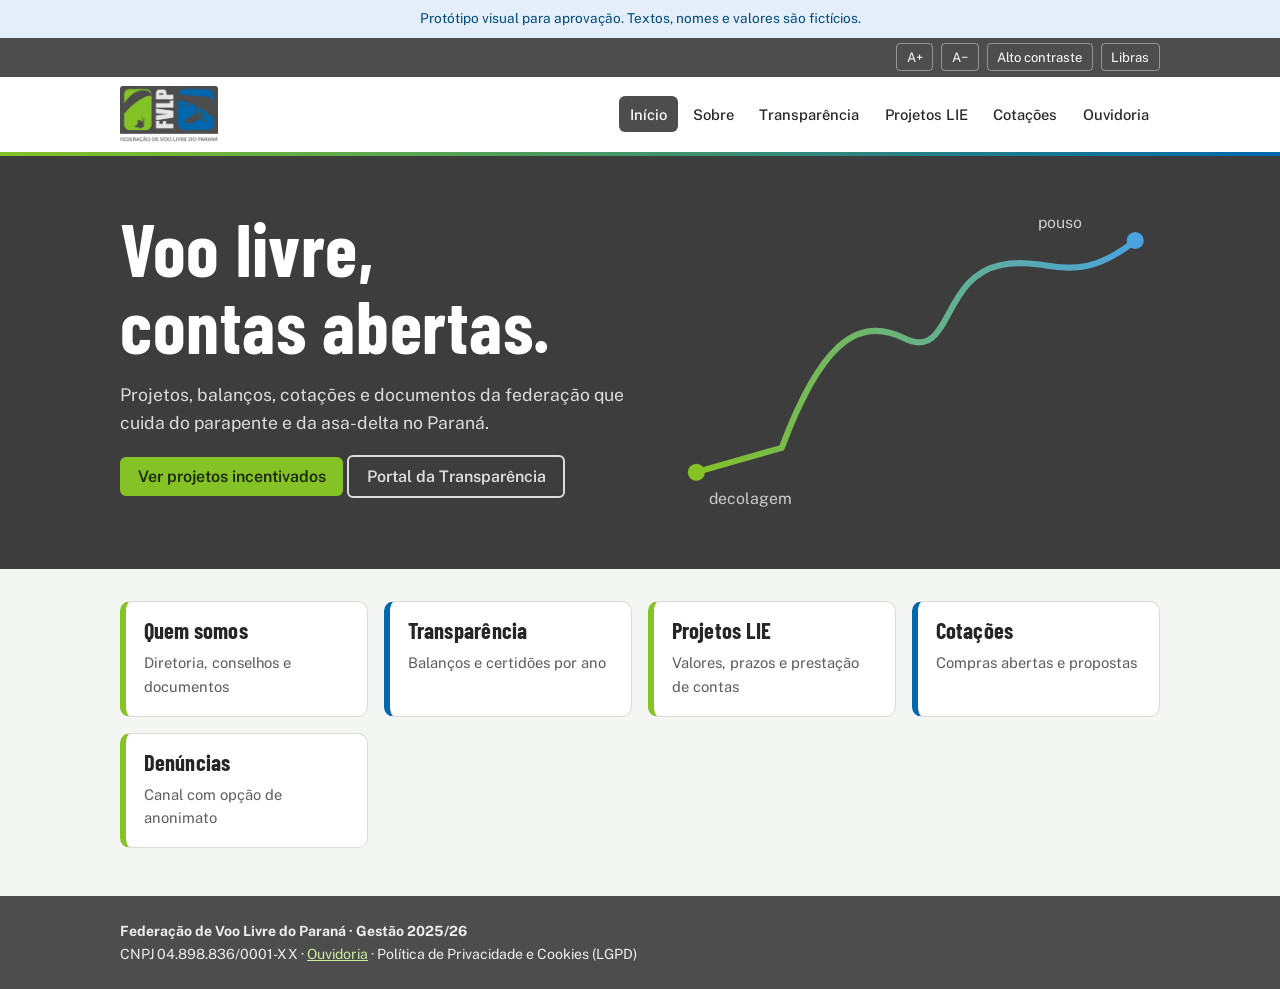
==== index.html @ 6cfb5daa "Add files via upload" ====
<!DOCTYPE html>
<html lang="pt-BR">
<head>
<meta charset="utf-8">
<meta name="viewport" content="width=device-width, initial-scale=1, viewport-fit=cover">
<title>FVLP · Federação de Voo Livre do Paraná (protótipo)</title>
<link rel="preconnect" href="https://fonts.googleapis.com"><link rel="preconnect" href="https://fonts.gstatic.com" crossorigin>
<link href="https://fonts.googleapis.com/css2?family=Barlow+Condensed:wght@600;700&family=Public+Sans:wght@400;500;600&display=swap" rel="stylesheet">
<style>
:root{--g:#84C225;--gd:#4D7F0A;--b:#0068AD;--bd:#0068AD;--gr:#4D4D4D;--bg:#F4F6F3;--sf:#fff;--tx:#262626;--mu:#5c5c5c;--ln:#d9ddd5;--hero:#3d3d3d;--ok:#e6f2cf;--okt:#355a05;--wn:#e3eefa;--wnt:#00497a;--cl:#ececec;
box-sizing:border-box;padding-top:env(safe-area-inset-top,0px);padding-bottom:env(safe-area-inset-bottom,0px)}
@media (prefers-color-scheme:dark){:root:not([data-theme="light"]){--gd:#9bd53f;--bd:#5aaee6;--bg:#1d1f1c;--sf:#292b27;--tx:#ececec;--mu:#aaa;--ln:#41443d;--hero:#141513;--ok:#2c3d12;--okt:#c3e68a;--wn:#12304a;--wnt:#a9d4f5;--cl:#383a35}}
:root[data-theme="dark"]{--gd:#9bd53f;--bd:#5aaee6;--bg:#1d1f1c;--sf:#292b27;--tx:#ececec;--mu:#aaa;--ln:#41443d;--hero:#141513;--ok:#2c3d12;--okt:#c3e68a;--wn:#12304a;--wnt:#a9d4f5;--cl:#383a35}
html{font-size:100%;height:100%}
*{box-sizing:border-box}
body{margin:0;background:var(--bg);color:var(--tx);font:1rem/1.6 'Public Sans',system-ui,sans-serif}
h1,h2,h3{font-family:'Barlow Condensed',sans-serif;line-height:1.05;margin:0 0 .5rem;letter-spacing:.01em}
h1{font-size:clamp(2.6rem,7vw,4.6rem)}h2{font-size:2.1rem}h3{font-size:1.4rem}
a{color:var(--bd)}p{max-width:68ch}
:focus-visible{outline:3px solid var(--b);outline-offset:2px}
.w{max-width:1080px;margin:0 auto;padding:0 1.25rem}
.top{background:var(--gr);color:#fff;font-size:.82rem}.top .w{display:flex;gap:.5rem;justify-content:flex-end;flex-wrap:wrap;padding-top:.35rem;padding-bottom:.35rem}
.top button{background:none;border:1px solid #ffffff66;color:#fff;border-radius:4px;padding:.15rem .6rem;cursor:pointer;font:inherit}
.top button:hover{background:#ffffff22}
header.h{background:var(--sf);border-bottom:4px solid;border-image:linear-gradient(90deg,var(--g),var(--b)) 1;position:sticky;top:0;z-index:5}
header .w{display:flex;align-items:center;gap:1rem;flex-wrap:wrap;padding-top:.6rem;padding-bottom:.6rem}
.brand{display:flex;align-items:center;gap:.7rem;text-decoration:none;color:var(--tx);margin-right:auto}
.brand b{font:700 1.15rem/1 'Barlow Condensed';display:block}.brand small{color:var(--mu);font-size:.72rem}
nav{display:flex;gap:.2rem;flex-wrap:wrap}
nav a{padding:.4rem .7rem;border-radius:6px;text-decoration:none;color:var(--tx);font-weight:500;font-size:.92rem}
nav a:hover{background:var(--cl)}nav a[aria-current=page]{background:var(--gr);color:#fff}
.hero{background:var(--hero);color:#fff;overflow:hidden}
.hero .w{display:grid;grid-template-columns:1.1fr 1fr;gap:1rem;align-items:center;padding-top:3rem;padding-bottom:3rem}
.hero p{color:#dcdcdc;font-size:1.1rem}
.hero svg{width:100%;height:auto}
@media(max-width:760px){.hero .w{grid-template-columns:1fr}}
.btn{display:inline-block;background:var(--g);color:#1d2b05;font-weight:600;border:0;border-radius:6px;padding:.65rem 1.1rem;text-decoration:none;cursor:pointer;font:600 1rem 'Public Sans'}
.btn.s{background:none;color:inherit;border:2px solid currentColor}
main{padding:2rem 0 3rem;min-height:60vh}
.pg{display:none}.pg.on{display:block}
.grid{display:grid;grid-template-columns:repeat(auto-fit,minmax(230px,1fr));gap:1rem}
.card{background:var(--sf);border:1px solid var(--ln);border-radius:10px;padding:1.1rem}
.tile{display:block;text-decoration:none;color:var(--tx);border-left:6px solid var(--g)}
.tile:nth-child(even){border-left-color:var(--b)}.tile:hover{background:var(--cl)}
.tile p{color:var(--mu);margin:.2rem 0 0;font-size:.92rem}
.tag{display:inline-block;font-size:.78rem;font-weight:600;padding:.1rem .55rem;border-radius:99px;background:var(--cl)}
.tag.ok{background:var(--ok);color:var(--okt)}.tag.wn{background:var(--wn);color:var(--wnt)}
.row{display:flex;align-items:center;gap:.8rem;justify-content:space-between;padding:.7rem 0;border-bottom:1px solid var(--ln);flex-wrap:wrap}
.row:last-child{border:0}.row small{color:var(--mu)}
label{display:block;font-weight:600;margin:.8rem 0 .25rem;font-size:.92rem}
input,select,textarea{width:100%;max-width:520px;padding:.6rem;border:1px solid var(--mu);border-radius:6px;background:var(--sf);color:var(--tx);font:inherit}
.bar{height:12px;background:var(--cl);border-radius:6px;overflow:hidden;margin:.4rem 0}.bar i{display:block;height:100%;background:linear-gradient(90deg,var(--g),var(--b))}
.f{display:flex;gap:.5rem;flex-wrap:wrap;align-items:center;margin:0 0 1rem}
.f button{border:1px solid var(--mu);background:var(--sf);color:var(--tx);border-radius:99px;padding:.3rem .9rem;cursor:pointer;font:inherit;font-size:.9rem}
.f button[aria-pressed=true]{background:var(--gr);color:#fff;border-color:var(--gr)}
.scroll{overflow-x:auto}table{border-collapse:collapse;width:100%;min-width:480px}th,td{text-align:left;padding:.5rem;border-bottom:1px solid var(--ln)}
.lg{display:flex;gap:.8rem;flex-wrap:wrap}.lg span{width:120px;height:56px;border:2px dashed var(--mu);border-radius:8px;display:grid;place-items:center;color:var(--mu);font-size:.8rem}
.note{background:var(--wn);color:var(--wnt);padding:.5rem 1rem;font-size:.85rem;text-align:center}
footer{background:var(--gr);color:#eee;padding:1.5rem 0;font-size:.88rem}footer a{color:#cfe9a0}
</style>
</head>
<body>
<div class="note">Protótipo visual para aprovação. Textos, nomes e valores são fictícios.</div>
<div class="top"><div class="w">
<button onclick="fs(1)" aria-label="Aumentar fonte">A+</button><button onclick="fs(-1)" aria-label="Diminuir fonte">A−</button>
<button onclick="ct()">Alto contraste</button><button onclick="alert('No site final: widget VLibras (tradutor para Libras).')">Libras</button></div></div>
<header class="h"><div class="w">
<a class="brand" href="#home" aria-label="FVLP – Federação de Voo Livre do Paraná, início"><img src="[data-uri]" alt="FVLP – Federação de Voo Livre do Paraná" style="height:56px;width:auto;display:block;border-radius:3px"></a>
<nav aria-label="Principal" id="nav"></nav></div></header>

<main><div class="w">

<section class="pg" id="home" style="margin-top:-2rem">
</section>

<section class="pg" id="sobre"><h1>Sobre a federação</h1>
<p>Entidade que organiza, representa e desenvolve o parapente e a asa-delta no Paraná. Aqui entram histórico, missão, visão e valores, e as filiações à CBVL e à FAI/CIVL.</p>
<h2 style="margin-top:2rem">Diretoria e conselhos</h2>
<div class="grid" id="dir"></div>
<div class="card" style="margin-top:1rem;border-left:6px solid var(--b)"><h3>Participação de atletas</h3><p>Seção exigida pelo Art. 18-A: comprovação da participação de atletas nos colegiados e na comissão de atletas.</p></div>
<h2 style="margin-top:2rem">Documentos institucionais</h2>
<div class="card" id="docs-i"></div></section>

<section class="pg" id="transparencia"><h1>Portal da Transparência</h1>
<div class="f" id="anos" role="group" aria-label="Exercício"></div>
<div class="grid"><div class="card"><h3>Demonstrações contábeis</h3><div id="dem"></div></div>
<div class="card"><h3>Certidões e regularidade</h3><div id="cert"></div></div></div>
<div class="card" style="margin-top:1rem"><h3>Remuneração de dirigentes</h3><div class="row"><span>Política e tabela de remuneração</span><a class="btn s" style="color:var(--tx)" href="#transparencia">PDF</a></div></div></section>

<section class="pg" id="projetos"><div id="plist"><h1>Projetos incentivados</h1>
<p>Projetos aprovados na Lei de Incentivo ao Esporte, com valores, prazos e documentos.</p>
<div class="f" id="fs" role="group" aria-label="Filtrar por status"></div><div class="grid" id="pgrid"></div></div>
<div id="pfic" hidden></div></section>

<section class="pg" id="cotacoes"><h1>Compras e cotações</h1>
<div class="card"><div class="row"><span>Regulamento de compras, aquisições e contratação de serviços</span><a class="btn s" style="color:var(--tx)" href="#cotacoes">PDF</a></div></div>
<h2 style="margin-top:2rem">Cotações abertas</h2><div class="card" id="cabertas"></div>
<h2 style="margin-top:2rem">Enviar proposta</h2>
<form class="card" onsubmit="event.preventDefault();alert('Proposta enviada (simulação).')"><label for="c1">Cotação</label><select id="c1"><option>COT-014 · Arbitragem e apuração</option><option>COT-015 · Resgate e coordenação de rampa</option></select>
<label for="c2">Empresa ou prestador</label><input id="c2" required><label for="c3">E-mail</label><input id="c3" type="email" required><label for="c4">Proposta (PDF)</label><input id="c4" type="file" accept=".pdf"><p><button class="btn" type="submit">Enviar proposta</button></p></form>
<h2 style="margin-top:2rem">Cotações encerradas</h2><div class="card scroll"><table><tr><th>Cotação</th><th>Propostas</th><th>Vencedor</th><th>Valor</th></tr><tr><td>COT-011 · Premiação</td><td>3</td><td>Troféus Sul</td><td>R$ 4.200</td></tr><tr><td>COT-012 · Camisetas</td><td>4</td><td>Estampa Norte</td><td>R$ 6.800</td></tr></table></div></section>

<section class="pg" id="ouvidoria"><h1>Ouvidoria e denúncias</h1>
<div class="grid"><form class="card" onsubmit="event.preventDefault();alert('Mensagem enviada (simulação).')"><h3>Fale conosco</h3><label for="o1">Nome</label><input id="o1" required><label for="o2">E-mail</label><input id="o2" type="email" required><label for="o3">Mensagem</label><textarea id="o3" rows="4" required></textarea><p><button class="btn" type="submit">Enviar mensagem</button></p></form>
<form class="card" style="border-top:6px solid var(--b)" onsubmit="event.preventDefault();alert('Denúncia registrada. Protocolo: FVLP-0001 (simulação).')"><h3>Canal de denúncias</h3>
<label><input type="checkbox" id="an" style="width:auto" onchange="document.getElementById('id').hidden=this.checked"> Quero denunciar de forma anônima</label>
<div id="id"><label for="d1">Nome</label><input id="d1"><label for="d2">E-mail</label><input id="d2" type="email"></div>
<label for="d3">Descreva o fato</label><textarea id="d3" rows="4" required></textarea><p><button class="btn" type="submit">Registrar denúncia</button></p></form></div></section>

</div></main>
<footer><div class="w"><b>Federação de Voo Livre do Paraná · Gestão 2025/26</b><br>CNPJ 04.898.836/0001-XX · <a href="#ouvidoria">Ouvidoria</a> · Política de Privacidade e Cookies (LGPD)</div></footer>

<script>
const $=id=>document.getElementById(id);
const pages=[['home','Início'],['sobre','Sobre'],['transparencia','Transparência'],['projetos','Projetos LIE'],['cotacoes','Cotações'],['ouvidoria','Ouvidoria']];
$('nav').innerHTML=pages.map(p=>`<a href="#${p[0]}" data-p="${p[0]}">${p[1]}</a>`).join('');
const P=[
{id:1,n:'Escola de Formação em Parapente',s:'Em captação',a:2026,m:'Formação',proc:'Nº 0000/2026',tot:180000,cap:72000,loc:'Rampa de Pico Agudo, Paraná',pub:'Jovens de 12 a 25 anos',v:'Captação até 12/2026 · Execução 2027'},
{id:2,n:'Campeonato Paranaense de Asa-Delta',s:'Em execução',a:2026,m:'Excelência',proc:'Nº 0000/2025',tot:240000,cap:240000,loc:'Rampa de Lapa e Piraquara',pub:'Atletas federados',v:'Execução 03/2026 a 11/2026'},
{id:3,n:'Circuito Paranaense de Parapente 2025',s:'Concluído',a:2025,m:'Rendimento',proc:'Nº 0000/2024',tot:150000,cap:150000,loc:'Cinco etapas no estado',pub:'Atletas e comunidade',v:'Execução 2025'}];
const brl=v=>v.toLocaleString('pt-BR',{style:'currency',currency:'BRL',maximumFractionDigits:0});
const tg=s=>s=='Concluído'?'':s=='Em execução'?'ok':'wn';
let st='Todos';
function pl(){ $('fs').innerHTML=['Todos','Em captação','Em execução','Concluído'].map(x=>`<button aria-pressed="${x==st}" onclick="st='${x}';pl()">${x}</button>`).join('');
$('pgrid').innerHTML=P.filter(p=>st=='Todos'||p.s==st).map(p=>`<a class="card tile" href="#projeto-${p.id}"><span class="tag ${tg(p.s)}">${p.s}</span> <span class="tag">${p.a}</span><h3 style="margin-top:.5rem">${p.n}</h3><p>${brl(p.cap)} captados de ${brl(p.tot)}</p><div class="bar"><i style="width:${p.cap/p.tot*100}%"></i></div></a>`).join('')}
function fic(id){const p=P.find(x=>x.id==id);$('pfic').innerHTML=`<p><a href="#projetos">← Todos os projetos</a></p><h1>${p.n}</h1><span class="tag ${tg(p.s)}">${p.s}</span> <span class="tag">${p.m}</span> <span class="tag">${p.proc}</span>
<div class="grid" style="margin-top:1rem"><div class="card"><h3>Objeto</h3><p>Descrição das atividades, local (${p.loc}) e público (${p.pub}).</p><h3>Vigência</h3><p>${p.v}</p></div>
<div class="card"><h3>Dados financeiros</h3><div class="row"><span>Aprovado</span><b>${brl(p.tot)}</b></div><div class="row"><span>Captado</span><b>${brl(p.cap)}</b></div><div class="row"><span>Saldo a captar</span><b>${brl(p.tot-p.cap)}</b></div><div class="bar"><i style="width:${p.cap/p.tot*100}%"></i></div></div></div>
<div class="card" style="margin-top:1rem"><h3>Documentos do projeto</h3>${['Plano de trabalho aprovado','Termo de compromisso e publicação no DOU','Relatórios parciais e finais','Prestação de contas simplificada'].map(d=>`<div class="row"><span>${d}</span><small>PDF pesquisável</small></div>`).join('')}</div>
<div class="card" style="margin-top:1rem"><h3>Patrocinadores e doadores</h3><p>Espaço para as marcas, com a régua oficial do Ministério do Esporte.</p><div class="lg"><span>Logo</span><span>Logo</span><span>Logo</span><span>Régua MESP</span></div></div>`}
const doc=(t,y)=>`<div class="row"><span>${t}${y?' '+y:''}</span><small>PDF pesquisável</small></div>`;
$('docs-i').innerHTML=['Estatuto social registrado em cartório','Atas de eleição e posse','Certidão de registro cadastral do Ministério do Esporte','Regimento interno e código de ética','Política de integridade e compliance'].map(t=>doc(t)).join('');
$('dir').innerHTML=['Presidente','Vice-presidente','Diretor financeiro','Diretor técnico','Conselho fiscal','Conselho disciplinar'].map((c,i)=>`<div class="card" style="border-top:5px solid var(${i%2?'--b':'--g'})"><small>${c}</small><h3>Nome Sobrenome</h3></div>`).join('');
let ano=2025;
function tr(){$('anos').innerHTML=[2025,2024,2023].map(a=>`<button aria-pressed="${a==ano}" onclick="ano=${a};tr()">${a}</button>`).join('');
$('dem').innerHTML=['Balanço patrimonial','Demonstração do resultado (DRE)','Parecer do Conselho Fiscal','Ata da Assembleia de aprovação'].map(t=>doc(t,ano)).join('');
$('cert').innerHTML=[['Certidão negativa federal (PGFN)','2026-12'],['Certificado de regularidade do FGTS','2026-11'],['Certidão negativa trabalhista (CNDT)','2027-03']].map(c=>`<div class="row"><span>${c[0]}</span><span class="tag ok">Válida até ${c[1].split('-').reverse().join('/')}</span></div>`).join('')}
$('cabertas').innerHTML=[['COT-014','Arbitragem e apuração','30/10'],['COT-015','Resgate e coordenação de rampa','05/11']].map(c=>`<div class="row"><span><b>${c[0]}</b> · ${c[1]}<br><small>Termo de referência em PDF</small></span><span class="tag wn">Prazo ${c[2]}</span></div>`).join('');
$('home').innerHTML=`<div class="hero" style="margin:0 calc(50% - 50vw);width:100vw;margin-bottom:2rem"><div class="w"><div><h1>Voo livre,<br>contas abertas.</h1><p>Projetos, balanços, cotações e documentos da federação que cuida do parapente e da asa-delta no Paraná.</p><p><a class="btn" href="#projetos">Ver projetos incentivados</a> <a class="btn s" href="#transparencia">Portal da Transparência</a></p></div>
<svg viewBox="0 0 400 260" role="img" aria-label="Trajeto de um voo, do verde ao azul"><defs><linearGradient id="gr" x1="0" x2="1"><stop offset="0" stop-color="#84C225"/><stop offset="1" stop-color="#4aa3e0"/></linearGradient></defs>
<path d="M20 220 L90 200 C120 120 150 90 190 110 C230 130 220 60 270 50 C310 42 330 70 380 30" fill="none" stroke="url(#gr)" stroke-width="5" stroke-linecap="round" stroke-linejoin="round"/><circle cx="20" cy="220" r="7" fill="#84C225"/><circle cx="380" cy="30" r="7" fill="#4aa3e0"/><text x="30" y="246" fill="#ccc" font-size="13">decolagem</text><text x="300" y="20" fill="#ccc" font-size="13">pouso</text></svg></div></div>
<div class="grid">${[['sobre','Quem somos','Diretoria, conselhos e documentos'],['transparencia','Transparência','Balanços e certidões por ano'],['projetos','Projetos LIE','Valores, prazos e prestação de contas'],['cotacoes','Cotações','Compras abertas e propostas'],['ouvidoria','Denúncias','Canal com opção de anonimato']].map(t=>`<a class="card tile" href="#${t[0]}"><h3>${t[1]}</h3><p>${t[2]}</p></a>`).join('')}</div>`;
function route(){const h=(location.hash||'#home').slice(1);const fp=h.startsWith('projeto-');const k=fp?'projetos':(pages.some(p=>p[0]==h)?h:'home');
document.querySelectorAll('.pg').forEach(e=>e.classList.toggle('on',e.id==k));
document.querySelectorAll('#nav a').forEach(a=>a.toggleAttribute('aria-current',a.dataset.p==k)||a.removeAttribute('aria-current'));
document.querySelectorAll('#nav a').forEach(a=>{if(a.dataset.p==k)a.setAttribute('aria-current','page')});
$('plist').hidden=fp;$('pfic').hidden=!fp;if(fp)fic(h.split('-')[1]);window.scrollTo(0,0)}
let z=100;function fs(d){z=Math.min(140,Math.max(85,z+d*10));document.documentElement.style.fontSize=z+'%'}
function ct(){const r=document.documentElement,d=matchMedia('(prefers-color-scheme:dark)').matches;const cur=r.dataset.theme||(d?'dark':'light');r.dataset.theme=cur=='dark'?'light':'dark'}
addEventListener('hashchange',route);pl();tr();route();
</script>
</body></html>
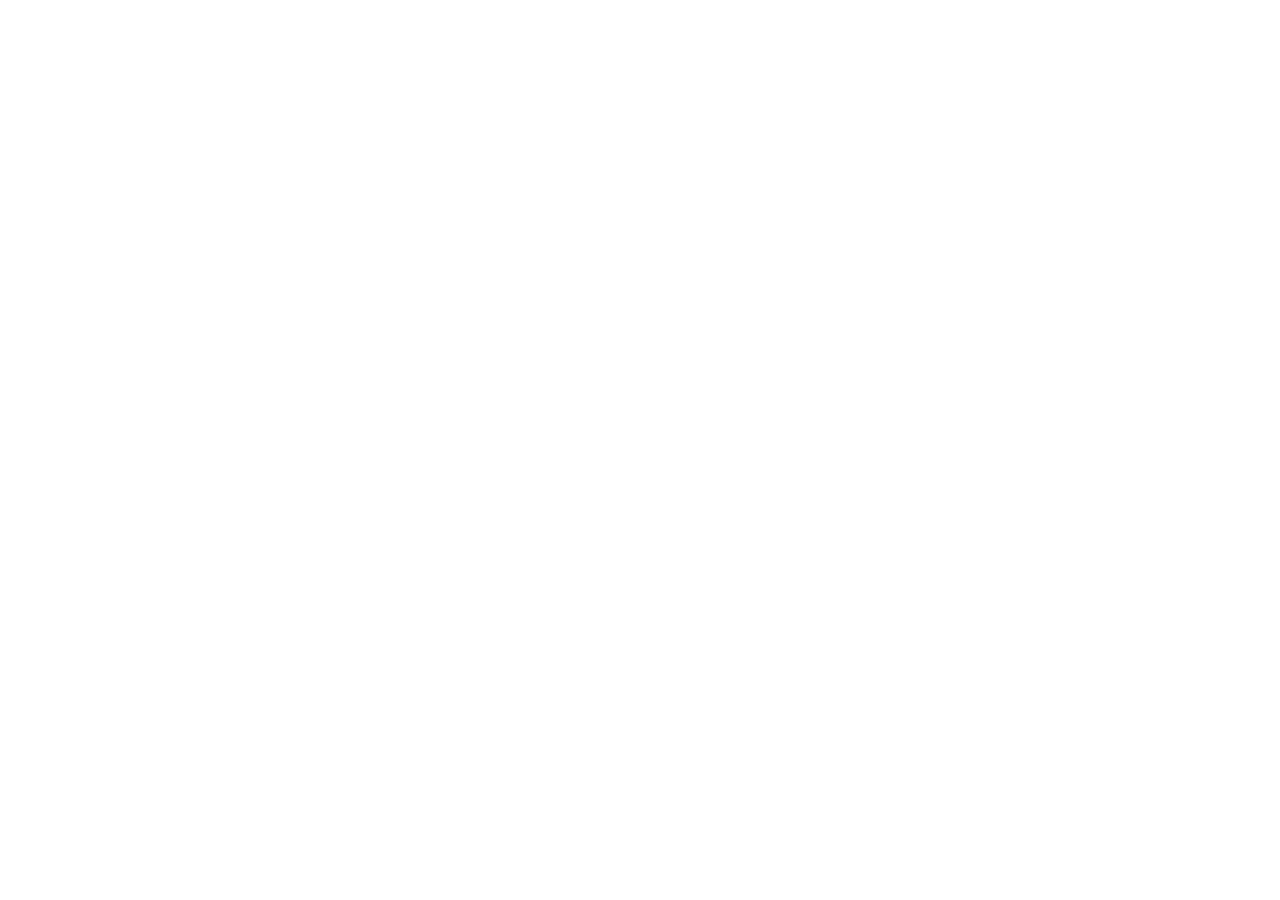
==== commit 76264efe: "Add files via upload" ====
--- a/index.html
+++ b/index.html
@@ -3,150 +3,17 @@
 <head>
 <meta charset="utf-8">
 <meta name="viewport" content="width=device-width, initial-scale=1, viewport-fit=cover">
-<title>FVLP · Federação de Voo Livre do Paraná (protótipo)</title>
+<title>FVLP · Federação de Voo Livre do Paraná</title>
+<meta name="description" content="Site oficial da Federação de Voo Livre do Paraná: transparência, projetos incentivados, cotações e ouvidoria.">
+<meta property="og:title" content="FVLP · Federação de Voo Livre do Paraná"><meta property="og:description" content="Site oficial da Federação de Voo Livre do Paraná: transparência, projetos incentivados, cotações e ouvidoria."><meta property="og:type" content="website"><meta property="og:image" content="https://fvlp.com.br/assets/img/logo-fvlp.jpg">
+<link rel="icon" href="data:image/svg+xml,%3Csvg xmlns=%27http://www.w3.org/2000/svg%27 viewBox=%270 0 100 100%27%3E%3Ctext y=%27.9em%27 font-size=%2790%27%3E%F0%9F%AA%82%3C/text%3E%3C/svg%3E">
 <link rel="preconnect" href="https://fonts.googleapis.com"><link rel="preconnect" href="https://fonts.gstatic.com" crossorigin>
 <link href="https://fonts.googleapis.com/css2?family=Barlow+Condensed:wght@600;700&family=Public+Sans:wght@400;500;600&display=swap" rel="stylesheet">
-<style>
-:root{--g:#84C225;--gd:#4D7F0A;--b:#0068AD;--bd:#0068AD;--gr:#4D4D4D;--bg:#F4F6F3;--sf:#fff;--tx:#262626;--mu:#5c5c5c;--ln:#d9ddd5;--hero:#3d3d3d;--ok:#e6f2cf;--okt:#355a05;--wn:#e3eefa;--wnt:#00497a;--cl:#ececec;
-box-sizing:border-box;padding-top:env(safe-area-inset-top,0px);padding-bottom:env(safe-area-inset-bottom,0px)}
-@media (prefers-color-scheme:dark){:root:not([data-theme="light"]){--gd:#9bd53f;--bd:#5aaee6;--bg:#1d1f1c;--sf:#292b27;--tx:#ececec;--mu:#aaa;--ln:#41443d;--hero:#141513;--ok:#2c3d12;--okt:#c3e68a;--wn:#12304a;--wnt:#a9d4f5;--cl:#383a35}}
-:root[data-theme="dark"]{--gd:#9bd53f;--bd:#5aaee6;--bg:#1d1f1c;--sf:#292b27;--tx:#ececec;--mu:#aaa;--ln:#41443d;--hero:#141513;--ok:#2c3d12;--okt:#c3e68a;--wn:#12304a;--wnt:#a9d4f5;--cl:#383a35}
-html{font-size:100%;height:100%}
-*{box-sizing:border-box}
-body{margin:0;background:var(--bg);color:var(--tx);font:1rem/1.6 'Public Sans',system-ui,sans-serif}
-h1,h2,h3{font-family:'Barlow Condensed',sans-serif;line-height:1.05;margin:0 0 .5rem;letter-spacing:.01em}
-h1{font-size:clamp(2.6rem,7vw,4.6rem)}h2{font-size:2.1rem}h3{font-size:1.4rem}
-a{color:var(--bd)}p{max-width:68ch}
-:focus-visible{outline:3px solid var(--b);outline-offset:2px}
-.w{max-width:1080px;margin:0 auto;padding:0 1.25rem}
-.top{background:var(--gr);color:#fff;font-size:.82rem}.top .w{display:flex;gap:.5rem;justify-content:flex-end;flex-wrap:wrap;padding-top:.35rem;padding-bottom:.35rem}
-.top button{background:none;border:1px solid #ffffff66;color:#fff;border-radius:4px;padding:.15rem .6rem;cursor:pointer;font:inherit}
-.top button:hover{background:#ffffff22}
-header.h{background:var(--sf);border-bottom:4px solid;border-image:linear-gradient(90deg,var(--g),var(--b)) 1;position:sticky;top:0;z-index:5}
-header .w{display:flex;align-items:center;gap:1rem;flex-wrap:wrap;padding-top:.6rem;padding-bottom:.6rem}
-.brand{display:flex;align-items:center;gap:.7rem;text-decoration:none;color:var(--tx);margin-right:auto}
-.brand b{font:700 1.15rem/1 'Barlow Condensed';display:block}.brand small{color:var(--mu);font-size:.72rem}
-nav{display:flex;gap:.2rem;flex-wrap:wrap}
-nav a{padding:.4rem .7rem;border-radius:6px;text-decoration:none;color:var(--tx);font-weight:500;font-size:.92rem}
-nav a:hover{background:var(--cl)}nav a[aria-current=page]{background:var(--gr);color:#fff}
-.hero{background:var(--hero);color:#fff;overflow:hidden}
-.hero .w{display:grid;grid-template-columns:1.1fr 1fr;gap:1rem;align-items:center;padding-top:3rem;padding-bottom:3rem}
-.hero p{color:#dcdcdc;font-size:1.1rem}
-.hero svg{width:100%;height:auto}
-@media(max-width:760px){.hero .w{grid-template-columns:1fr}}
-.btn{display:inline-block;background:var(--g);color:#1d2b05;font-weight:600;border:0;border-radius:6px;padding:.65rem 1.1rem;text-decoration:none;cursor:pointer;font:600 1rem 'Public Sans'}
-.btn.s{background:none;color:inherit;border:2px solid currentColor}
-main{padding:2rem 0 3rem;min-height:60vh}
-.pg{display:none}.pg.on{display:block}
-.grid{display:grid;grid-template-columns:repeat(auto-fit,minmax(230px,1fr));gap:1rem}
-.card{background:var(--sf);border:1px solid var(--ln);border-radius:10px;padding:1.1rem}
-.tile{display:block;text-decoration:none;color:var(--tx);border-left:6px solid var(--g)}
-.tile:nth-child(even){border-left-color:var(--b)}.tile:hover{background:var(--cl)}
-.tile p{color:var(--mu);margin:.2rem 0 0;font-size:.92rem}
-.tag{display:inline-block;font-size:.78rem;font-weight:600;padding:.1rem .55rem;border-radius:99px;background:var(--cl)}
-.tag.ok{background:var(--ok);color:var(--okt)}.tag.wn{background:var(--wn);color:var(--wnt)}
-.row{display:flex;align-items:center;gap:.8rem;justify-content:space-between;padding:.7rem 0;border-bottom:1px solid var(--ln);flex-wrap:wrap}
-.row:last-child{border:0}.row small{color:var(--mu)}
-label{display:block;font-weight:600;margin:.8rem 0 .25rem;font-size:.92rem}
-input,select,textarea{width:100%;max-width:520px;padding:.6rem;border:1px solid var(--mu);border-radius:6px;background:var(--sf);color:var(--tx);font:inherit}
-.bar{height:12px;background:var(--cl);border-radius:6px;overflow:hidden;margin:.4rem 0}.bar i{display:block;height:100%;background:linear-gradient(90deg,var(--g),var(--b))}
-.f{display:flex;gap:.5rem;flex-wrap:wrap;align-items:center;margin:0 0 1rem}
-.f button{border:1px solid var(--mu);background:var(--sf);color:var(--tx);border-radius:99px;padding:.3rem .9rem;cursor:pointer;font:inherit;font-size:.9rem}
-.f button[aria-pressed=true]{background:var(--gr);color:#fff;border-color:var(--gr)}
-.scroll{overflow-x:auto}table{border-collapse:collapse;width:100%;min-width:480px}th,td{text-align:left;padding:.5rem;border-bottom:1px solid var(--ln)}
-.lg{display:flex;gap:.8rem;flex-wrap:wrap}.lg span{width:120px;height:56px;border:2px dashed var(--mu);border-radius:8px;display:grid;place-items:center;color:var(--mu);font-size:.8rem}
-.note{background:var(--wn);color:var(--wnt);padding:.5rem 1rem;font-size:.85rem;text-align:center}
-footer{background:var(--gr);color:#eee;padding:1.5rem 0;font-size:.88rem}footer a{color:#cfe9a0}
-</style>
+<link rel="stylesheet" href="/assets/css/style.css">
 </head>
-<body>
-<div class="note">Protótipo visual para aprovação. Textos, nomes e valores são fictícios.</div>
-<div class="top"><div class="w">
-<button onclick="fs(1)" aria-label="Aumentar fonte">A+</button><button onclick="fs(-1)" aria-label="Diminuir fonte">A−</button>
-<button onclick="ct()">Alto contraste</button><button onclick="alert('No site final: widget VLibras (tradutor para Libras).')">Libras</button></div></div>
-<header class="h"><div class="w">
-<a class="brand" href="#home" aria-label="FVLP – Federação de Voo Livre do Paraná, início"><img src="[data-uri]" alt="FVLP – Federação de Voo Livre do Paraná" style="height:56px;width:auto;display:block;border-radius:3px"></a>
-<nav aria-label="Principal" id="nav"></nav></div></header>
-
-<main><div class="w">
-
-<section class="pg" id="home" style="margin-top:-2rem">
-</section>
-
-<section class="pg" id="sobre"><h1>Sobre a federação</h1>
-<p>Entidade que organiza, representa e desenvolve o parapente e a asa-delta no Paraná. Aqui entram histórico, missão, visão e valores, e as filiações à CBVL e à FAI/CIVL.</p>
-<h2 style="margin-top:2rem">Diretoria e conselhos</h2>
-<div class="grid" id="dir"></div>
-<div class="card" style="margin-top:1rem;border-left:6px solid var(--b)"><h3>Participação de atletas</h3><p>Seção exigida pelo Art. 18-A: comprovação da participação de atletas nos colegiados e na comissão de atletas.</p></div>
-<h2 style="margin-top:2rem">Documentos institucionais</h2>
-<div class="card" id="docs-i"></div></section>
-
-<section class="pg" id="transparencia"><h1>Portal da Transparência</h1>
-<div class="f" id="anos" role="group" aria-label="Exercício"></div>
-<div class="grid"><div class="card"><h3>Demonstrações contábeis</h3><div id="dem"></div></div>
-<div class="card"><h3>Certidões e regularidade</h3><div id="cert"></div></div></div>
-<div class="card" style="margin-top:1rem"><h3>Remuneração de dirigentes</h3><div class="row"><span>Política e tabela de remuneração</span><a class="btn s" style="color:var(--tx)" href="#transparencia">PDF</a></div></div></section>
-
-<section class="pg" id="projetos"><div id="plist"><h1>Projetos incentivados</h1>
-<p>Projetos aprovados na Lei de Incentivo ao Esporte, com valores, prazos e documentos.</p>
-<div class="f" id="fs" role="group" aria-label="Filtrar por status"></div><div class="grid" id="pgrid"></div></div>
-<div id="pfic" hidden></div></section>
-
-<section class="pg" id="cotacoes"><h1>Compras e cotações</h1>
-<div class="card"><div class="row"><span>Regulamento de compras, aquisições e contratação de serviços</span><a class="btn s" style="color:var(--tx)" href="#cotacoes">PDF</a></div></div>
-<h2 style="margin-top:2rem">Cotações abertas</h2><div class="card" id="cabertas"></div>
-<h2 style="margin-top:2rem">Enviar proposta</h2>
-<form class="card" onsubmit="event.preventDefault();alert('Proposta enviada (simulação).')"><label for="c1">Cotação</label><select id="c1"><option>COT-014 · Arbitragem e apuração</option><option>COT-015 · Resgate e coordenação de rampa</option></select>
-<label for="c2">Empresa ou prestador</label><input id="c2" required><label for="c3">E-mail</label><input id="c3" type="email" required><label for="c4">Proposta (PDF)</label><input id="c4" type="file" accept=".pdf"><p><button class="btn" type="submit">Enviar proposta</button></p></form>
-<h2 style="margin-top:2rem">Cotações encerradas</h2><div class="card scroll"><table><tr><th>Cotação</th><th>Propostas</th><th>Vencedor</th><th>Valor</th></tr><tr><td>COT-011 · Premiação</td><td>3</td><td>Troféus Sul</td><td>R$ 4.200</td></tr><tr><td>COT-012 · Camisetas</td><td>4</td><td>Estampa Norte</td><td>R$ 6.800</td></tr></table></div></section>
-
-<section class="pg" id="ouvidoria"><h1>Ouvidoria e denúncias</h1>
-<div class="grid"><form class="card" onsubmit="event.preventDefault();alert('Mensagem enviada (simulação).')"><h3>Fale conosco</h3><label for="o1">Nome</label><input id="o1" required><label for="o2">E-mail</label><input id="o2" type="email" required><label for="o3">Mensagem</label><textarea id="o3" rows="4" required></textarea><p><button class="btn" type="submit">Enviar mensagem</button></p></form>
-<form class="card" style="border-top:6px solid var(--b)" onsubmit="event.preventDefault();alert('Denúncia registrada. Protocolo: FVLP-0001 (simulação).')"><h3>Canal de denúncias</h3>
-<label><input type="checkbox" id="an" style="width:auto" onchange="document.getElementById('id').hidden=this.checked"> Quero denunciar de forma anônima</label>
-<div id="id"><label for="d1">Nome</label><input id="d1"><label for="d2">E-mail</label><input id="d2" type="email"></div>
-<label for="d3">Descreva o fato</label><textarea id="d3" rows="4" required></textarea><p><button class="btn" type="submit">Registrar denúncia</button></p></form></div></section>
-
-</div></main>
-<footer><div class="w"><b>Federação de Voo Livre do Paraná · Gestão 2025/26</b><br>CNPJ 04.898.836/0001-XX · <a href="#ouvidoria">Ouvidoria</a> · Política de Privacidade e Cookies (LGPD)</div></footer>
-
-<script>
-const $=id=>document.getElementById(id);
-const pages=[['home','Início'],['sobre','Sobre'],['transparencia','Transparência'],['projetos','Projetos LIE'],['cotacoes','Cotações'],['ouvidoria','Ouvidoria']];
-$('nav').innerHTML=pages.map(p=>`<a href="#${p[0]}" data-p="${p[0]}">${p[1]}</a>`).join('');
-const P=[
-{id:1,n:'Escola de Formação em Parapente',s:'Em captação',a:2026,m:'Formação',proc:'Nº 0000/2026',tot:180000,cap:72000,loc:'Rampa de Pico Agudo, Paraná',pub:'Jovens de 12 a 25 anos',v:'Captação até 12/2026 · Execução 2027'},
-{id:2,n:'Campeonato Paranaense de Asa-Delta',s:'Em execução',a:2026,m:'Excelência',proc:'Nº 0000/2025',tot:240000,cap:240000,loc:'Rampa de Lapa e Piraquara',pub:'Atletas federados',v:'Execução 03/2026 a 11/2026'},
-{id:3,n:'Circuito Paranaense de Parapente 2025',s:'Concluído',a:2025,m:'Rendimento',proc:'Nº 0000/2024',tot:150000,cap:150000,loc:'Cinco etapas no estado',pub:'Atletas e comunidade',v:'Execução 2025'}];
-const brl=v=>v.toLocaleString('pt-BR',{style:'currency',currency:'BRL',maximumFractionDigits:0});
-const tg=s=>s=='Concluído'?'':s=='Em execução'?'ok':'wn';
-let st='Todos';
-function pl(){ $('fs').innerHTML=['Todos','Em captação','Em execução','Concluído'].map(x=>`<button aria-pressed="${x==st}" onclick="st='${x}';pl()">${x}</button>`).join('');
-$('pgrid').innerHTML=P.filter(p=>st=='Todos'||p.s==st).map(p=>`<a class="card tile" href="#projeto-${p.id}"><span class="tag ${tg(p.s)}">${p.s}</span> <span class="tag">${p.a}</span><h3 style="margin-top:.5rem">${p.n}</h3><p>${brl(p.cap)} captados de ${brl(p.tot)}</p><div class="bar"><i style="width:${p.cap/p.tot*100}%"></i></div></a>`).join('')}
-function fic(id){const p=P.find(x=>x.id==id);$('pfic').innerHTML=`<p><a href="#projetos">← Todos os projetos</a></p><h1>${p.n}</h1><span class="tag ${tg(p.s)}">${p.s}</span> <span class="tag">${p.m}</span> <span class="tag">${p.proc}</span>
-<div class="grid" style="margin-top:1rem"><div class="card"><h3>Objeto</h3><p>Descrição das atividades, local (${p.loc}) e público (${p.pub}).</p><h3>Vigência</h3><p>${p.v}</p></div>
-<div class="card"><h3>Dados financeiros</h3><div class="row"><span>Aprovado</span><b>${brl(p.tot)}</b></div><div class="row"><span>Captado</span><b>${brl(p.cap)}</b></div><div class="row"><span>Saldo a captar</span><b>${brl(p.tot-p.cap)}</b></div><div class="bar"><i style="width:${p.cap/p.tot*100}%"></i></div></div></div>
-<div class="card" style="margin-top:1rem"><h3>Documentos do projeto</h3>${['Plano de trabalho aprovado','Termo de compromisso e publicação no DOU','Relatórios parciais e finais','Prestação de contas simplificada'].map(d=>`<div class="row"><span>${d}</span><small>PDF pesquisável</small></div>`).join('')}</div>
-<div class="card" style="margin-top:1rem"><h3>Patrocinadores e doadores</h3><p>Espaço para as marcas, com a régua oficial do Ministério do Esporte.</p><div class="lg"><span>Logo</span><span>Logo</span><span>Logo</span><span>Régua MESP</span></div></div>`}
-const doc=(t,y)=>`<div class="row"><span>${t}${y?' '+y:''}</span><small>PDF pesquisável</small></div>`;
-$('docs-i').innerHTML=['Estatuto social registrado em cartório','Atas de eleição e posse','Certidão de registro cadastral do Ministério do Esporte','Regimento interno e código de ética','Política de integridade e compliance'].map(t=>doc(t)).join('');
-$('dir').innerHTML=['Presidente','Vice-presidente','Diretor financeiro','Diretor técnico','Conselho fiscal','Conselho disciplinar'].map((c,i)=>`<div class="card" style="border-top:5px solid var(${i%2?'--b':'--g'})"><small>${c}</small><h3>Nome Sobrenome</h3></div>`).join('');
-let ano=2025;
-function tr(){$('anos').innerHTML=[2025,2024,2023].map(a=>`<button aria-pressed="${a==ano}" onclick="ano=${a};tr()">${a}</button>`).join('');
-$('dem').innerHTML=['Balanço patrimonial','Demonstração do resultado (DRE)','Parecer do Conselho Fiscal','Ata da Assembleia de aprovação'].map(t=>doc(t,ano)).join('');
-$('cert').innerHTML=[['Certidão negativa federal (PGFN)','2026-12'],['Certificado de regularidade do FGTS','2026-11'],['Certidão negativa trabalhista (CNDT)','2027-03']].map(c=>`<div class="row"><span>${c[0]}</span><span class="tag ok">Válida até ${c[1].split('-').reverse().join('/')}</span></div>`).join('')}
-$('cabertas').innerHTML=[['COT-014','Arbitragem e apuração','30/10'],['COT-015','Resgate e coordenação de rampa','05/11']].map(c=>`<div class="row"><span><b>${c[0]}</b> · ${c[1]}<br><small>Termo de referência em PDF</small></span><span class="tag wn">Prazo ${c[2]}</span></div>`).join('');
-$('home').innerHTML=`<div class="hero" style="margin:0 calc(50% - 50vw);width:100vw;margin-bottom:2rem"><div class="w"><div><h1>Voo livre,<br>contas abertas.</h1><p>Projetos, balanços, cotações e documentos da federação que cuida do parapente e da asa-delta no Paraná.</p><p><a class="btn" href="#projetos">Ver projetos incentivados</a> <a class="btn s" href="#transparencia">Portal da Transparência</a></p></div>
-<svg viewBox="0 0 400 260" role="img" aria-label="Trajeto de um voo, do verde ao azul"><defs><linearGradient id="gr" x1="0" x2="1"><stop offset="0" stop-color="#84C225"/><stop offset="1" stop-color="#4aa3e0"/></linearGradient></defs>
-<path d="M20 220 L90 200 C120 120 150 90 190 110 C230 130 220 60 270 50 C310 42 330 70 380 30" fill="none" stroke="url(#gr)" stroke-width="5" stroke-linecap="round" stroke-linejoin="round"/><circle cx="20" cy="220" r="7" fill="#84C225"/><circle cx="380" cy="30" r="7" fill="#4aa3e0"/><text x="30" y="246" fill="#ccc" font-size="13">decolagem</text><text x="300" y="20" fill="#ccc" font-size="13">pouso</text></svg></div></div>
-<div class="grid">${[['sobre','Quem somos','Diretoria, conselhos e documentos'],['transparencia','Transparência','Balanços e certidões por ano'],['projetos','Projetos LIE','Valores, prazos e prestação de contas'],['cotacoes','Cotações','Compras abertas e propostas'],['ouvidoria','Denúncias','Canal com opção de anonimato']].map(t=>`<a class="card tile" href="#${t[0]}"><h3>${t[1]}</h3><p>${t[2]}</p></a>`).join('')}</div>`;
-function route(){const h=(location.hash||'#home').slice(1);const fp=h.startsWith('projeto-');const k=fp?'projetos':(pages.some(p=>p[0]==h)?h:'home');
-document.querySelectorAll('.pg').forEach(e=>e.classList.toggle('on',e.id==k));
-document.querySelectorAll('#nav a').forEach(a=>a.toggleAttribute('aria-current',a.dataset.p==k)||a.removeAttribute('aria-current'));
-document.querySelectorAll('#nav a').forEach(a=>{if(a.dataset.p==k)a.setAttribute('aria-current','page')});
-$('plist').hidden=fp;$('pfic').hidden=!fp;if(fp)fic(h.split('-')[1]);window.scrollTo(0,0)}
-let z=100;function fs(d){z=Math.min(140,Math.max(85,z+d*10));document.documentElement.style.fontSize=z+'%'}
-function ct(){const r=document.documentElement,d=matchMedia('(prefers-color-scheme:dark)').matches;const cur=r.dataset.theme||(d?'dark':'light');r.dataset.theme=cur=='dark'?'light':'dark'}
-addEventListener('hashchange',route);pl();tr();route();
-</script>
+<body data-page="home">
+<div id="top"></div>
+<main id="app"><noscript><div class="w"><p>Este site precisa de JavaScript para exibir o conteúdo.</p></div></noscript></main>
+<div id="foot"></div>
+<script src="/assets/js/app.js"></script>
 </body></html>
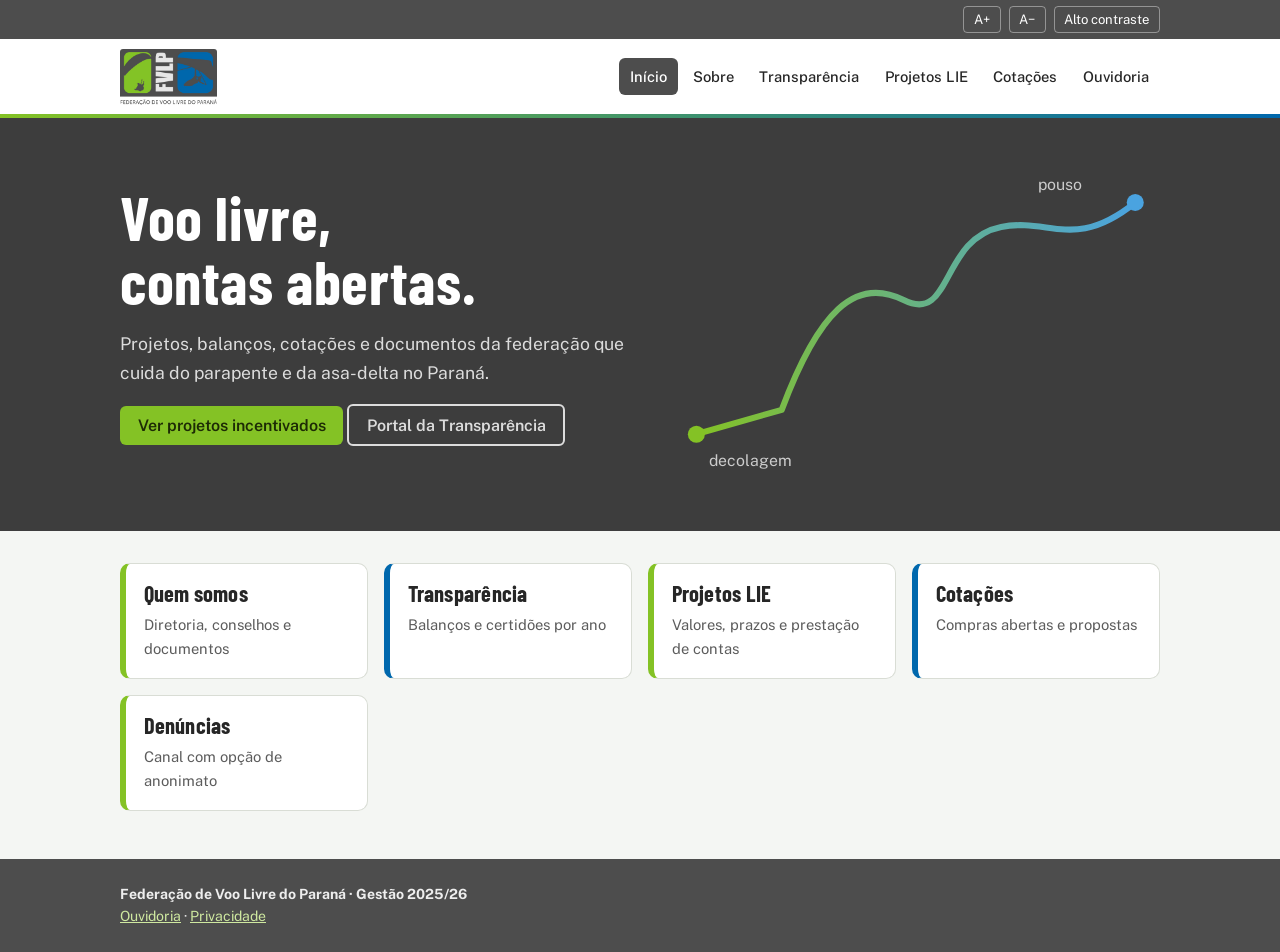
==== commit 2ac048ef: "Add files via upload" ====
--- a/index.html
+++ b/index.html
@@ -6,7 +6,7 @@
 <title>FVLP · Federação de Voo Livre do Paraná</title>
 <meta name="description" content="Site oficial da Federação de Voo Livre do Paraná: transparência, projetos incentivados, cotações e ouvidoria.">
 <meta property="og:title" content="FVLP · Federação de Voo Livre do Paraná"><meta property="og:description" content="Site oficial da Federação de Voo Livre do Paraná: transparência, projetos incentivados, cotações e ouvidoria."><meta property="og:type" content="website"><meta property="og:image" content="https://fvlp.com.br/assets/img/logo-fvlp.jpg">
-<link rel="icon" href="data:image/svg+xml,%3Csvg xmlns=%27http://www.w3.org/2000/svg%27 viewBox=%270 0 100 100%27%3E%3Ctext y=%27.9em%27 font-size=%2790%27%3E%F0%9F%AA%82%3C/text%3E%3C/svg%3E">
+<link rel="icon" href="/favicon.ico" sizes="any"><link rel="icon" type="image/png" sizes="32x32" href="/assets/img/favicon-32.png"><link rel="apple-touch-icon" href="/assets/img/apple-touch-icon.png">
 <link rel="preconnect" href="https://fonts.googleapis.com"><link rel="preconnect" href="https://fonts.gstatic.com" crossorigin>
 <link href="https://fonts.googleapis.com/css2?family=Barlow+Condensed:wght@600;700&family=Public+Sans:wght@400;500;600&display=swap" rel="stylesheet">
 <link rel="stylesheet" href="/assets/css/style.css">
--- a/assets/css/style.css
+++ b/assets/css/style.css
@@ -0,0 +1,46 @@
+:root{--g:#84C225;--gd:#4D7F0A;--b:#0068AD;--bd:#0068AD;--gr:#4D4D4D;--bg:#F4F6F3;--sf:#fff;--tx:#262626;--mu:#5c5c5c;--ln:#d9ddd5;--hero:#3d3d3d;--ok:#e6f2cf;--okt:#355a05;--wn:#e3eefa;--wnt:#00497a;--cl:#ececec;--bad:#fde8e4;--badt:#8a1f0e;box-sizing:border-box;padding-top:env(safe-area-inset-top,0px);padding-bottom:env(safe-area-inset-bottom,0px)}
+@media (prefers-color-scheme:dark){:root:not([data-theme="light"]){--gd:#9bd53f;--bd:#5aaee6;--bg:#1d1f1c;--sf:#292b27;--tx:#ececec;--mu:#aaa;--ln:#41443d;--hero:#141513;--ok:#2c3d12;--okt:#c3e68a;--wn:#12304a;--wnt:#a9d4f5;--cl:#383a35;--bad:#4a1d15;--badt:#ffb4a5}}
+:root[data-theme="dark"]{--gd:#9bd53f;--bd:#5aaee6;--bg:#1d1f1c;--sf:#292b27;--tx:#ececec;--mu:#aaa;--ln:#41443d;--hero:#141513;--ok:#2c3d12;--okt:#c3e68a;--wn:#12304a;--wnt:#a9d4f5;--cl:#383a35;--bad:#4a1d15;--badt:#ffb4a5}
+*{box-sizing:border-box}html{font-size:100%}
+body{margin:0;background:var(--bg);color:var(--tx);font:1rem/1.6 'Public Sans',system-ui,sans-serif}
+h1,h2,h3{font-family:'Barlow Condensed',sans-serif;line-height:1.05;margin:0 0 .5rem;letter-spacing:.01em}
+h1{font-size:clamp(2.4rem,6vw,3.8rem)}h2{font-size:2rem;margin-top:2rem}h3{font-size:1.4rem}
+a{color:var(--bd)}p{max-width:68ch}
+:focus-visible{outline:3px solid var(--b);outline-offset:2px}
+.w{max-width:1080px;margin:0 auto;padding:0 1.25rem}
+.top{background:var(--gr);color:#fff;font-size:.82rem}.top .w{display:flex;gap:.5rem;justify-content:flex-end;flex-wrap:wrap;padding-top:.35rem;padding-bottom:.35rem}
+.top button{background:none;border:1px solid #ffffff66;color:#fff;border-radius:4px;padding:.15rem .6rem;cursor:pointer;font:inherit}.top button:hover{background:#ffffff22}
+.skip{position:absolute;left:-999px}.skip:focus{left:1rem;top:1rem;background:#fff;color:#000;padding:.5rem;z-index:99}
+header.h{background:var(--sf);border-bottom:4px solid;border-image:linear-gradient(90deg,var(--g),var(--b)) 1;position:sticky;top:env(safe-area-inset-top,0px);z-index:5}
+header .w{display:flex;align-items:center;gap:1rem;flex-wrap:wrap;padding-top:.6rem;padding-bottom:.6rem}
+.brand{margin-right:auto;display:block}.brand img{height:56px;width:auto;display:block;border-radius:3px}
+nav{display:flex;gap:.2rem;flex-wrap:wrap}
+nav a{padding:.4rem .7rem;border-radius:6px;text-decoration:none;color:var(--tx);font-weight:500;font-size:.92rem}
+nav a:hover{background:var(--cl)}nav a[aria-current=page]{background:var(--gr);color:#fff}
+.hero{background:var(--hero);color:#fff;overflow:hidden}
+.hero .w{display:grid;grid-template-columns:1.1fr 1fr;gap:1rem;align-items:center;padding-top:3rem;padding-bottom:3rem}
+.hero p{color:#dcdcdc;font-size:1.1rem}.hero svg{width:100%;height:auto}
+@media(max-width:760px){.hero .w{grid-template-columns:1fr}}
+.btn{display:inline-block;background:var(--g);color:#1d2b05;border:0;border-radius:6px;padding:.65rem 1.1rem;text-decoration:none;cursor:pointer;font:600 1rem 'Public Sans',sans-serif}
+.btn.s{background:none;color:inherit;border:2px solid currentColor;padding:.3rem .8rem;font-size:.9rem}.hero .btn.s{padding:.6rem 1.1rem;font-size:1rem}
+main{padding-bottom:3rem;min-height:60vh}main>.w:first-child{padding-top:2rem}
+.grid{display:grid;grid-template-columns:repeat(auto-fit,minmax(230px,1fr));gap:1rem}
+.card{background:var(--sf);border:1px solid var(--ln);border-radius:10px;padding:1.1rem}
+.tile{display:block;text-decoration:none;color:var(--tx);border-left:6px solid var(--g)}.tile:nth-child(even){border-left-color:var(--b)}.tile:hover{background:var(--cl)}
+.tile p{color:var(--mu);margin:.2rem 0 0;font-size:.92rem}
+.tag{display:inline-block;font-size:.78rem;font-weight:600;padding:.1rem .55rem;border-radius:99px;background:var(--cl)}
+.tag.ok{background:var(--ok);color:var(--okt)}.tag.wn{background:var(--wn);color:var(--wnt)}.tag.bad{background:var(--bad);color:var(--badt)}
+.row{display:flex;align-items:center;gap:.8rem;justify-content:space-between;padding:.7rem 0;border-bottom:1px solid var(--ln);flex-wrap:wrap}.row:last-child{border:0}.row small{color:var(--mu)}
+.empty{color:var(--mu);border:2px dashed var(--ln);border-radius:10px;padding:1rem;margin:0}
+label{display:block;font-weight:600;margin:.8rem 0 .25rem;font-size:.92rem}
+input,select,textarea{width:100%;max-width:520px;padding:.6rem;border:1px solid var(--mu);border-radius:6px;background:var(--sf);color:var(--tx);font:inherit}
+input[type=checkbox]{width:auto}
+.bar{height:12px;background:var(--cl);border-radius:6px;overflow:hidden;margin:.4rem 0}.bar i{display:block;height:100%;background:linear-gradient(90deg,var(--g),var(--b))}
+.f{display:flex;gap:.5rem;flex-wrap:wrap;align-items:center;margin:0 0 1rem}
+.f button{border:1px solid var(--mu);background:var(--sf);color:var(--tx);border-radius:99px;padding:.3rem .9rem;cursor:pointer;font:inherit;font-size:.9rem}
+.f button[aria-pressed=true]{background:var(--gr);color:#fff;border-color:var(--gr)}
+.scroll{overflow-x:auto}table{border-collapse:collapse;width:100%;min-width:480px}th,td{text-align:left;padding:.5rem;border-bottom:1px solid var(--ln)}
+.lg{display:flex;gap:.8rem;flex-wrap:wrap}.lg img{height:56px;width:auto;border-radius:6px;background:#fff;padding:4px}
+.st{min-height:1.5em;font-weight:600}
+.sobre-h{display:flex;gap:1.2rem;align-items:center;flex-wrap:wrap}.sobre-h img{width:92px;height:92px;border-radius:50%}
+footer{background:var(--gr);color:#eee;padding:1.5rem 0;font-size:.88rem}footer a{color:#cfe9a0}
